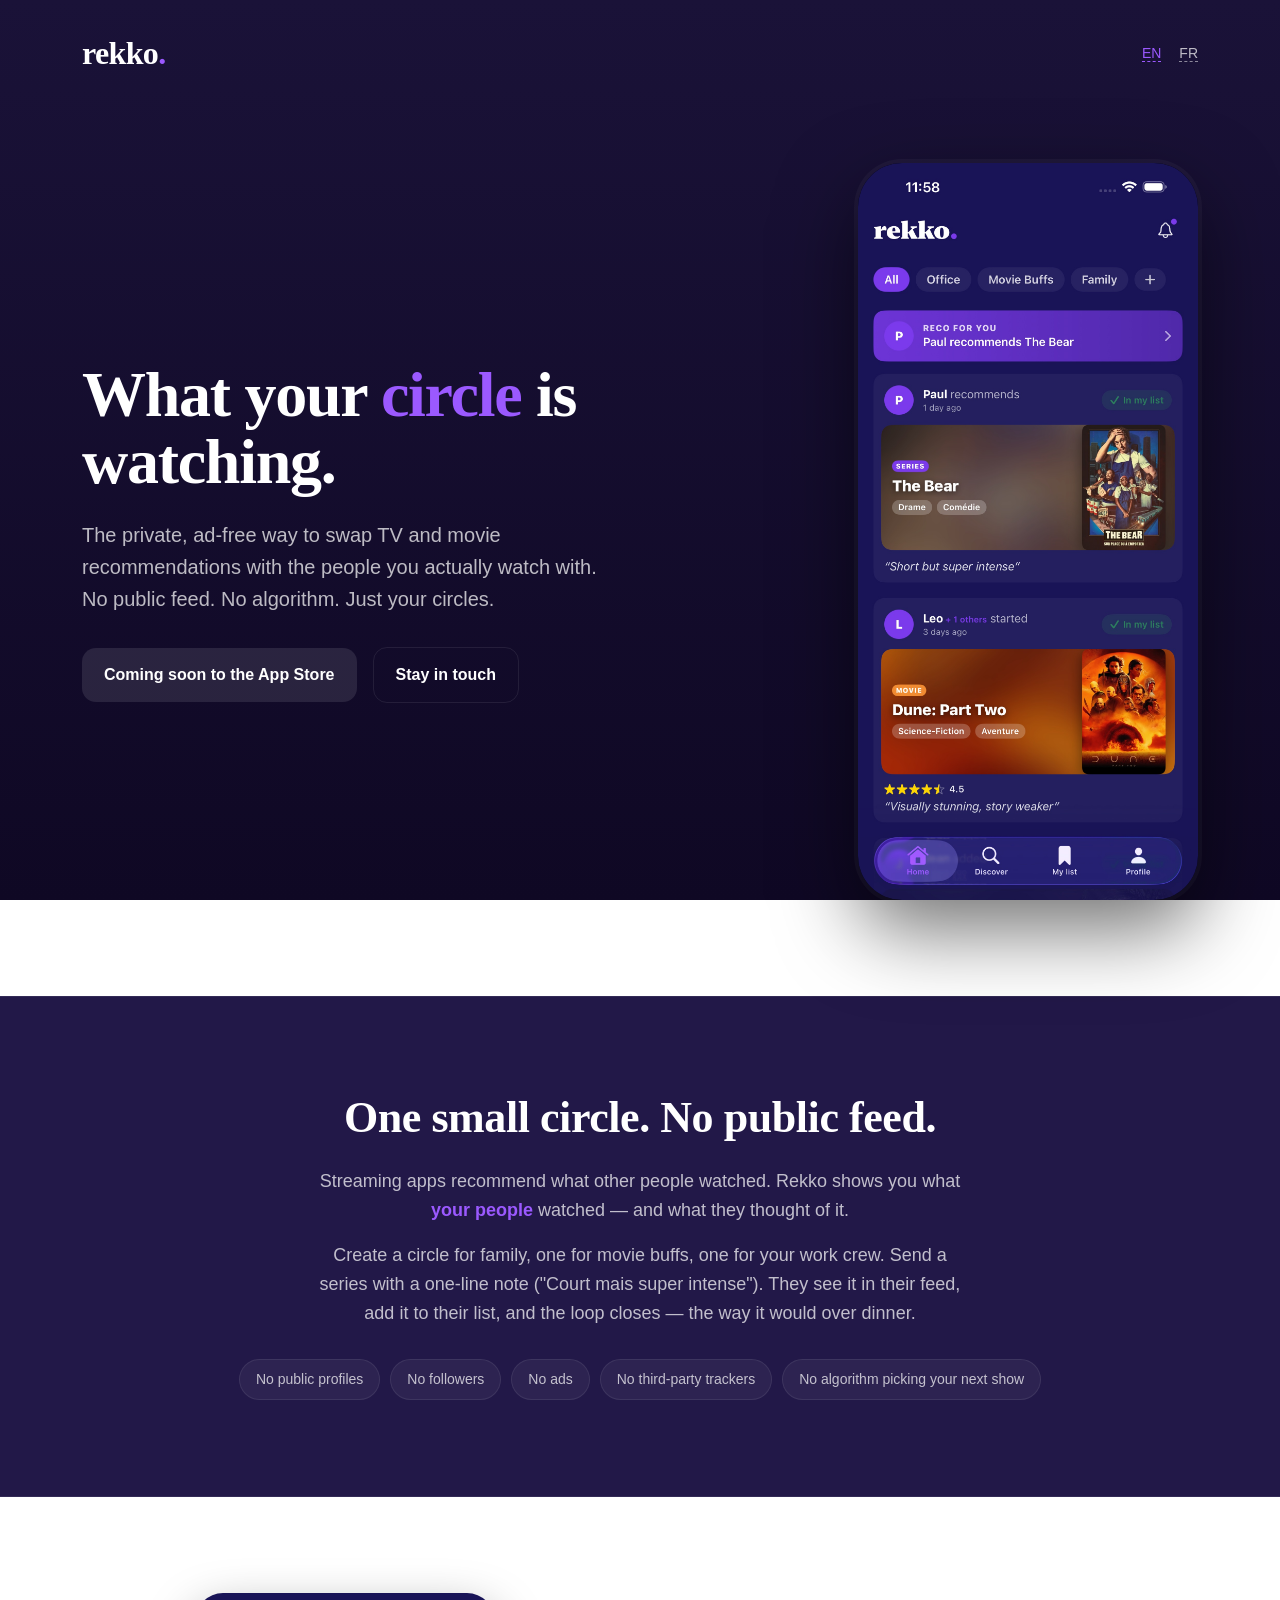
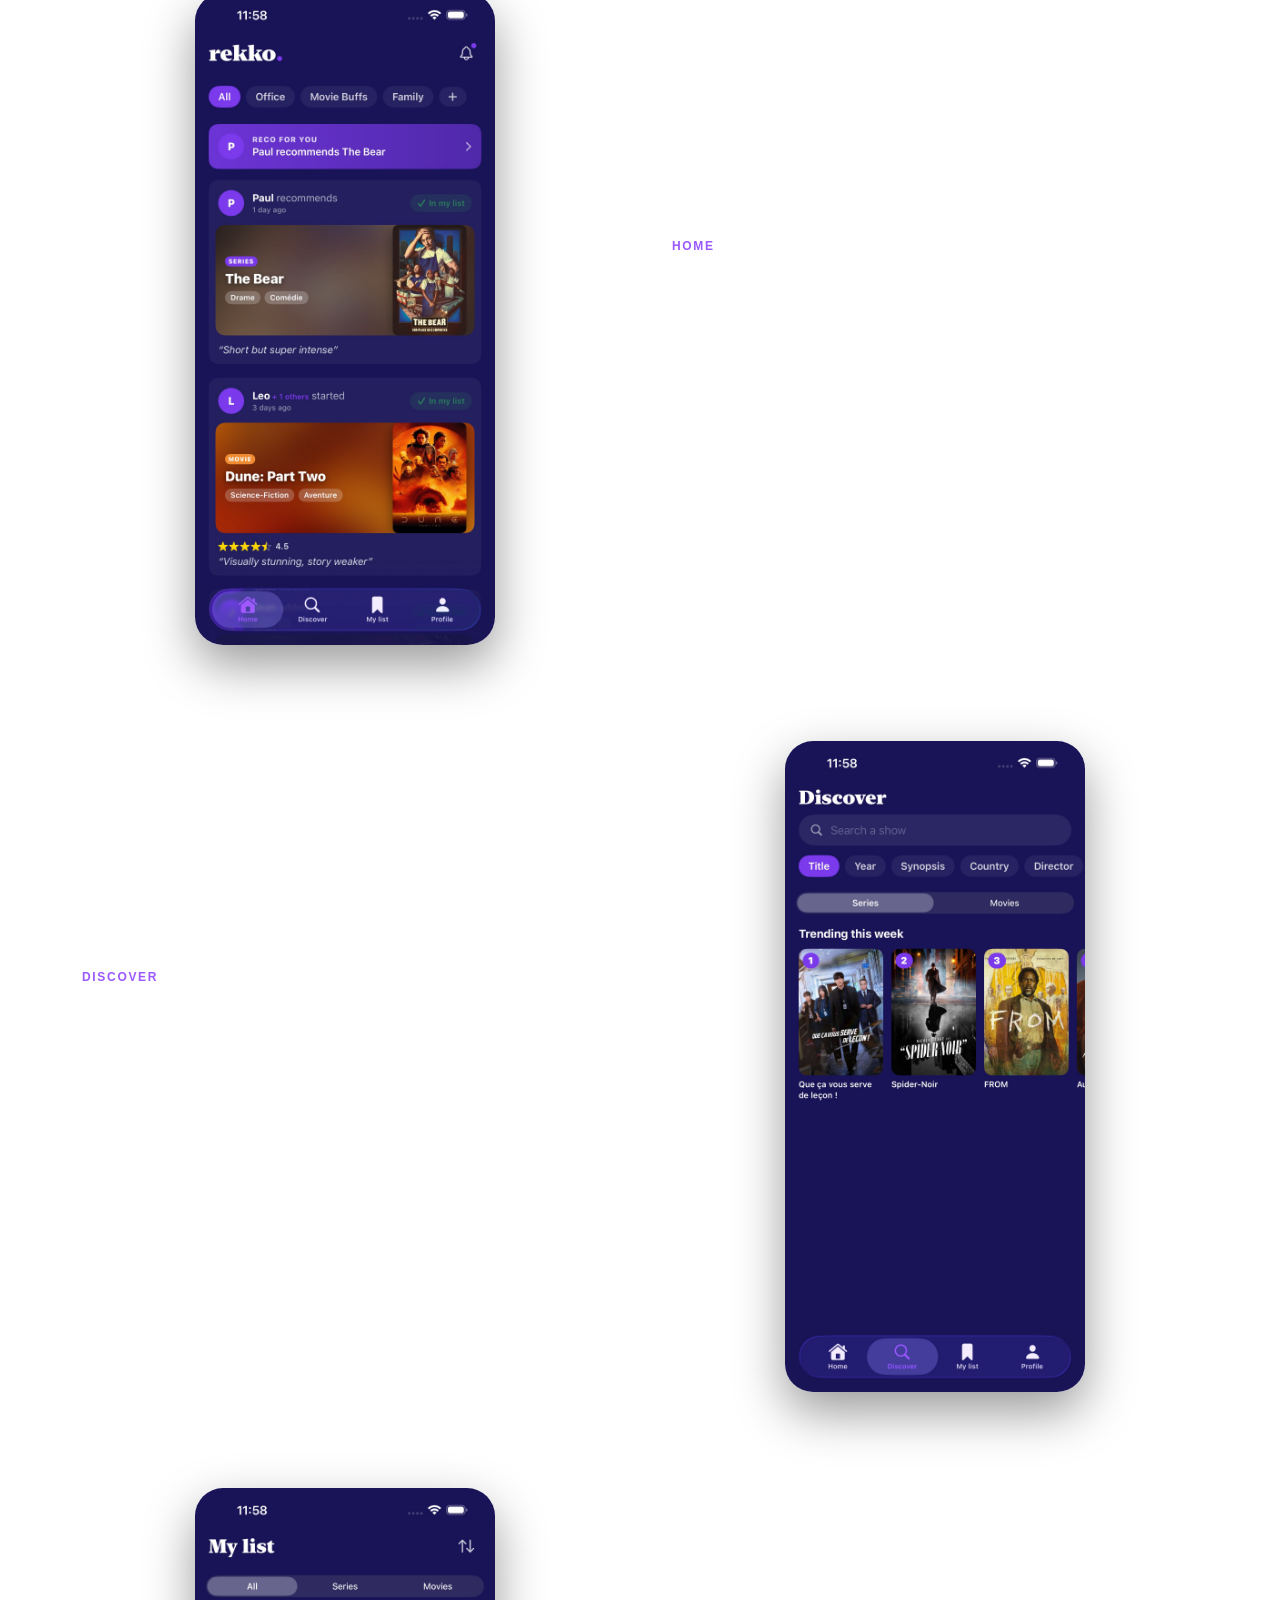
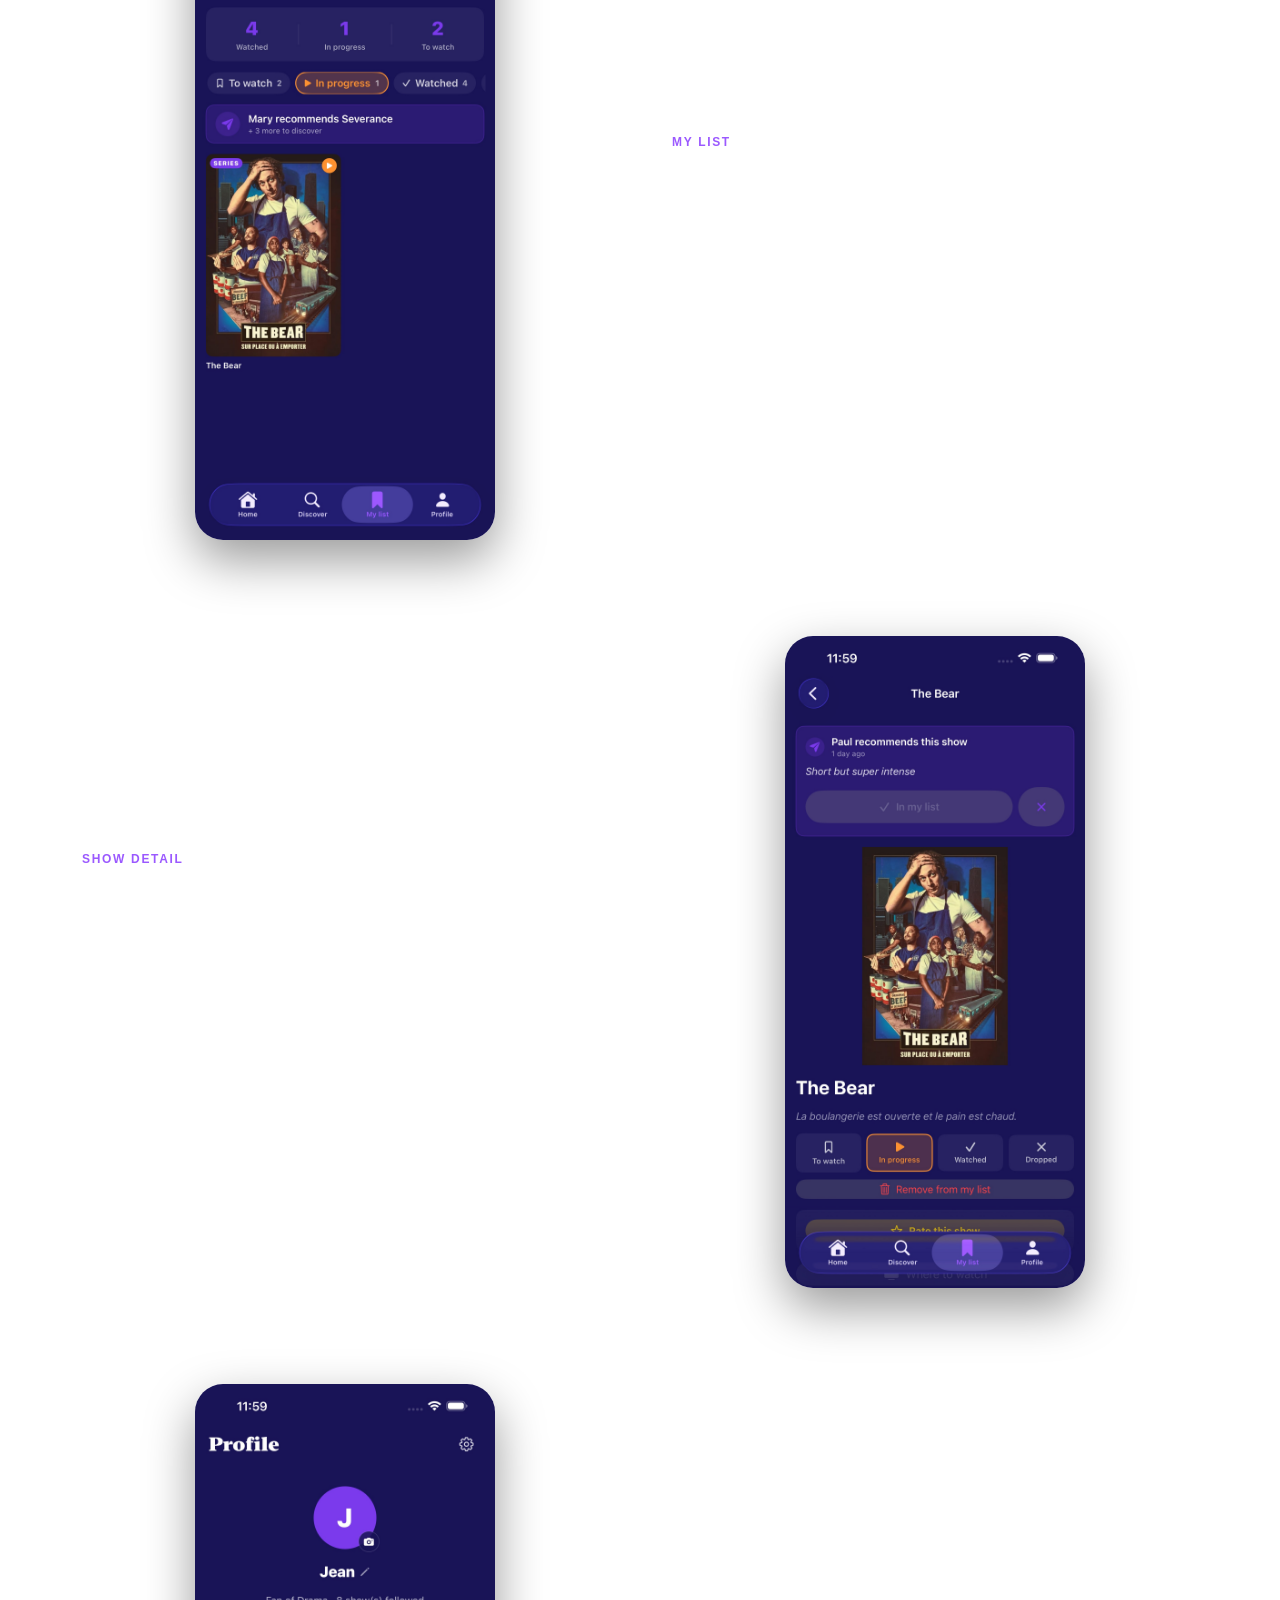
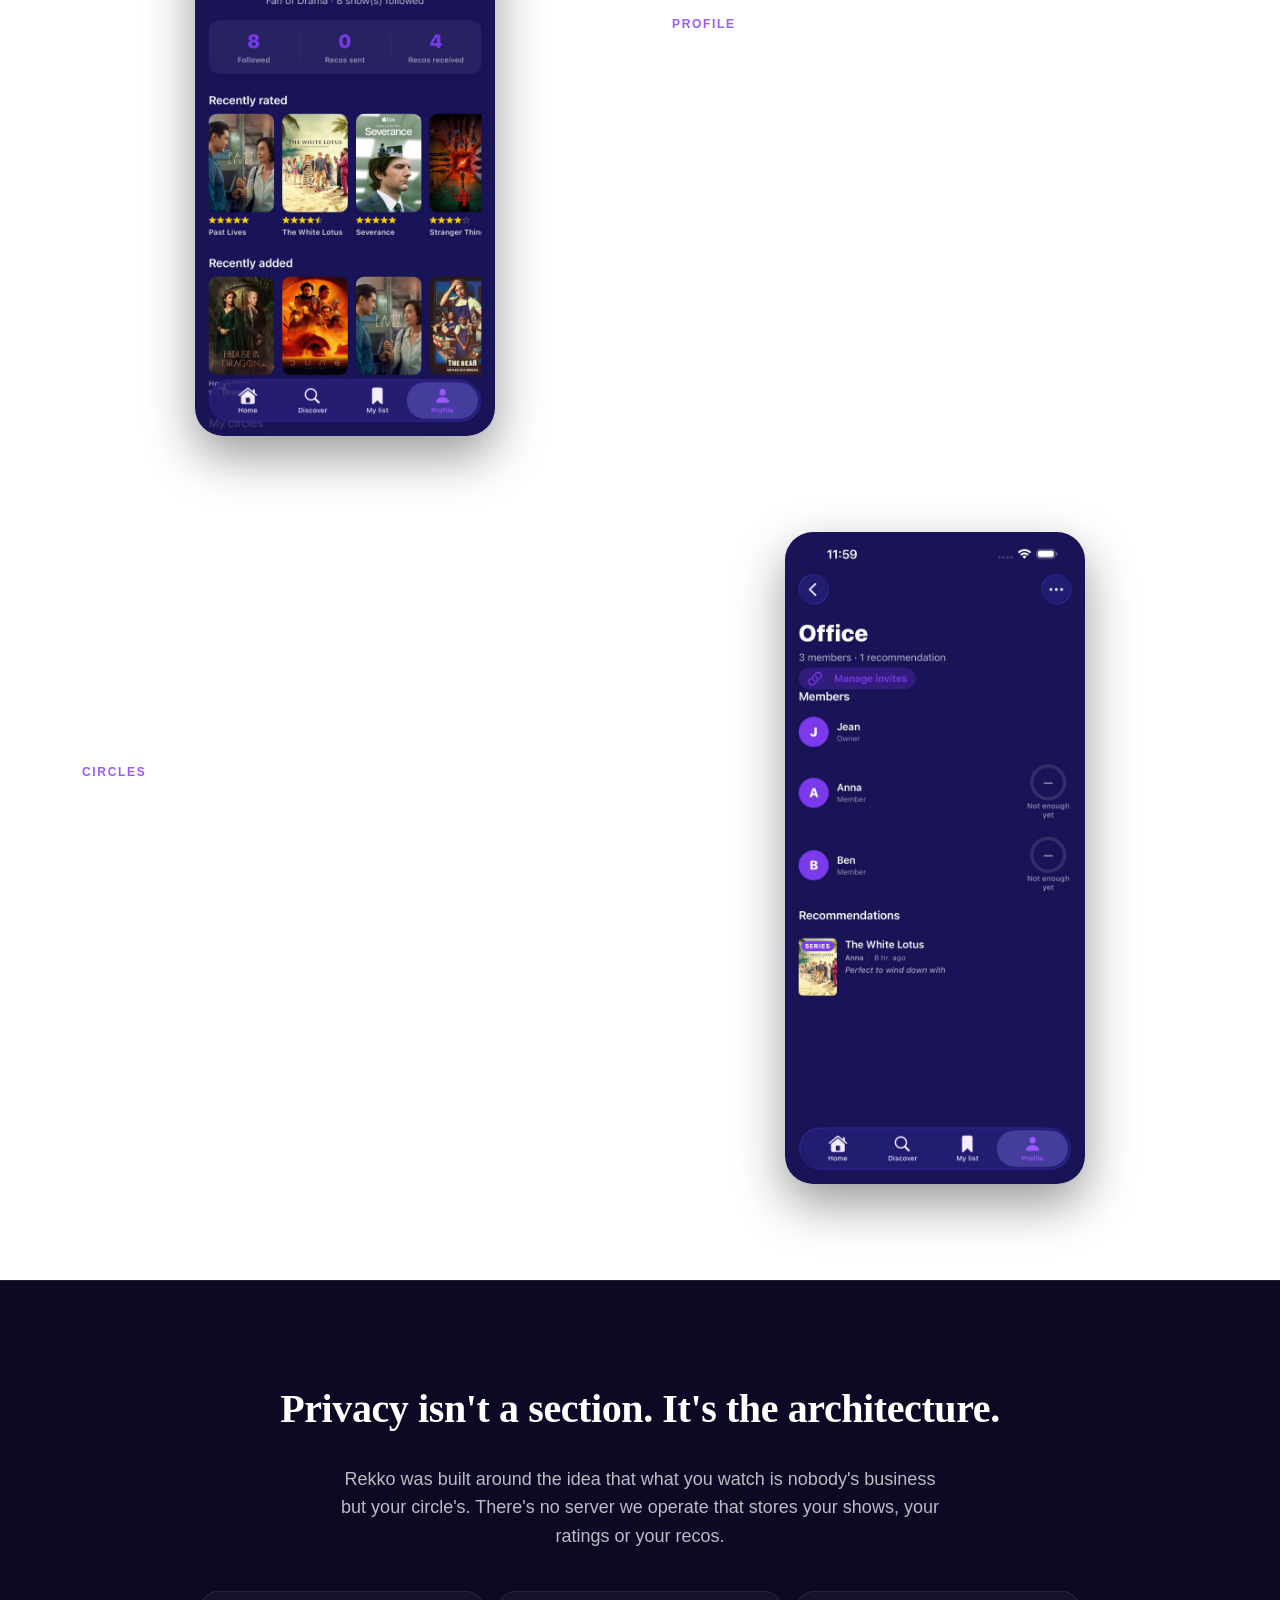
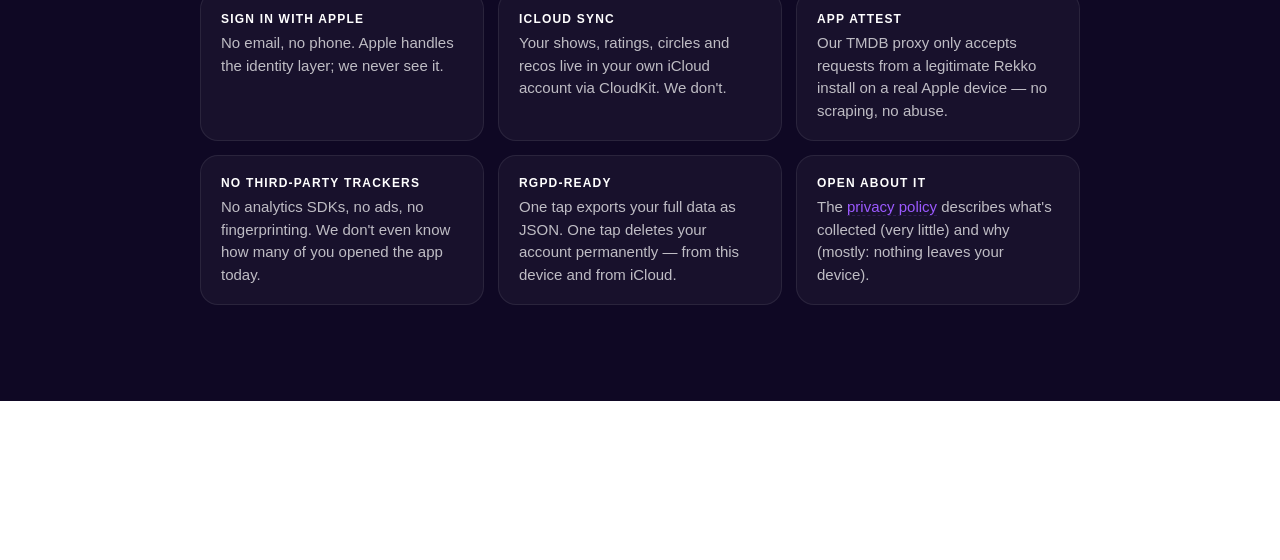
==== en/index.html @ e1f4a1f7 "Add bilingual marketing landings + locale-routing root Root index.html: replace the support-link pag" ====
<!DOCTYPE html>
<html lang="en">
<head>
<meta charset="utf-8">
<meta name="viewport" content="width=device-width, initial-scale=1">
<title>Rekko — What your circle is watching</title>
<meta name="description" content="Rekko is the private, ad-free way to share TV and movie recommendations with the people you actually watch with. No public feed. No algorithm. Just your circles.">
<meta name="theme-color" content="#1a1238">
<meta property="og:title" content="Rekko — What your circle is watching">
<meta property="og:description" content="The private, ad-free way to swap TV and movie recommendations with your friends and family.">
<meta property="og:type" content="website">
<meta property="og:image" content="../assets/screenshots/en/01-Home.jpg">
<link rel="canonical" href="https://jib63.github.io/Rekko-support/en/">
<style>
  :root {
    --bg: #1a1238;
    --bg-deep: #0f0824;
    --bg-soft: #221848;
    --accent: #9b59ff;
    --accent-soft: rgba(155, 89, 255, 0.18);
    --text: #ffffff;
    --text-soft: rgba(255, 255, 255, 0.72);
    --text-muted: rgba(255, 255, 255, 0.5);
    --rule: rgba(255, 255, 255, 0.08);
    --radius: 18px;
    --serif: "Iowan Old Style", "Georgia", serif;
    --sans: -apple-system, BlinkMacSystemFont, "Segoe UI", Helvetica, Arial, sans-serif;
  }
  *, *::before, *::after { box-sizing: border-box; margin: 0; padding: 0; }
  html {
    background: linear-gradient(180deg, var(--bg) 0%, var(--bg-deep) 100%);
    background-attachment: fixed;
    min-height: 100%;
    -webkit-font-smoothing: antialiased;
  }
  body {
    color: var(--text);
    font-family: var(--sans);
    font-size: 17px;
    line-height: 1.6;
  }
  a { color: var(--accent); text-decoration: none; border-bottom: 1px solid var(--accent-soft); transition: border-color 0.15s ease; }
  a:hover { border-bottom-color: var(--accent); }
  img { max-width: 100%; display: block; }

  /* ── Nav ─────────────────────────────────────────────── */
  nav.top {
    display: flex;
    align-items: center;
    justify-content: space-between;
    padding: 28px 32px;
    max-width: 1180px;
    margin: 0 auto;
  }
  .wordmark {
    font-family: var(--serif);
    font-weight: 900;
    font-size: 32px;
    color: var(--text);
    letter-spacing: -0.02em;
    border: none;
  }
  .wordmark .dot { color: var(--accent); }
  nav.top .lang { font-size: 14px; color: var(--text-muted); }
  nav.top .lang a { margin-left: 14px; color: var(--text-soft); border-bottom: 1px dashed var(--text-muted); }
  nav.top .lang a.active { color: var(--accent); border-bottom-color: var(--accent); }

  /* ── Hero ────────────────────────────────────────────── */
  .hero {
    max-width: 1180px;
    margin: 0 auto;
    padding: 56px 32px 96px;
    display: grid;
    grid-template-columns: 1.1fr 0.9fr;
    gap: 64px;
    align-items: center;
  }
  .hero h1 {
    font-family: var(--serif);
    font-size: clamp(40px, 5vw, 64px);
    line-height: 1.05;
    letter-spacing: -0.02em;
    margin-bottom: 24px;
    font-weight: 900;
  }
  .hero h1 .accent { color: var(--accent); }
  .hero .lede {
    font-size: 20px;
    color: var(--text-soft);
    margin-bottom: 32px;
    max-width: 540px;
  }
  .cta-row { display: flex; gap: 16px; flex-wrap: wrap; align-items: center; }
  .badge {
    display: inline-flex;
    align-items: center;
    padding: 14px 22px;
    border-radius: 14px;
    font-size: 16px;
    font-weight: 600;
    border: none;
    transition: transform 0.12s ease;
  }
  .badge.soon { background: rgba(255,255,255,0.10); color: var(--text); cursor: default; }
  .badge.outline {
    background: transparent;
    color: var(--text);
    border: 1px solid var(--rule);
  }
  .badge.outline:hover { background: var(--rule); transform: translateY(-1px); border-bottom-color: var(--rule); }

  .hero-preview {
    width: 100%;
    max-width: 340px;
    margin-left: auto;
    aspect-ratio: 9 / 19.5;
    border-radius: 44px;
    overflow: hidden;
    background: #000;
    box-shadow: 0 30px 80px rgba(0, 0, 0, 0.55), 0 0 0 4px rgba(255, 255, 255, 0.04);
  }
  .hero-preview video { width: 100%; height: 100%; object-fit: cover; }

  /* ── Pitch ───────────────────────────────────────────── */
  section.pitch {
    background: var(--bg-soft);
    padding: 96px 32px;
    border-top: 1px solid var(--rule);
    border-bottom: 1px solid var(--rule);
  }
  .pitch-inner { max-width: 880px; margin: 0 auto; text-align: center; }
  .pitch h2 {
    font-family: var(--serif);
    font-weight: 700;
    font-size: clamp(28px, 4vw, 44px);
    line-height: 1.15;
    letter-spacing: -0.01em;
    margin-bottom: 24px;
  }
  .pitch p { color: var(--text-soft); font-size: 18px; max-width: 660px; margin: 0 auto 16px; }
  .pitch em { color: var(--accent); font-style: normal; font-weight: 600; }
  .pitch .not-list { margin-top: 32px; display: flex; flex-wrap: wrap; justify-content: center; gap: 10px; }
  .pitch .not-list span {
    padding: 8px 16px;
    border-radius: 999px;
    background: rgba(255, 255, 255, 0.05);
    border: 1px solid var(--rule);
    color: var(--text-soft);
    font-size: 14px;
  }

  /* ── Feature grid ────────────────────────────────────── */
  section.features { max-width: 1180px; margin: 0 auto; padding: 96px 32px; }
  .feature {
    display: grid;
    grid-template-columns: 1fr 1fr;
    gap: 64px;
    align-items: center;
    margin-bottom: 96px;
  }
  .feature:last-child { margin-bottom: 0; }
  .feature:nth-child(even) { direction: rtl; }
  .feature:nth-child(even) > * { direction: ltr; }
  .feature .shot {
    border-radius: 28px;
    overflow: hidden;
    box-shadow: 0 20px 50px rgba(0,0,0,0.4), 0 0 0 1px var(--rule);
    max-width: 300px;
    margin: 0 auto;
  }
  .feature h3 {
    font-family: var(--serif);
    font-weight: 700;
    font-size: 30px;
    margin-bottom: 16px;
    letter-spacing: -0.01em;
    line-height: 1.15;
  }
  .feature p { color: var(--text-soft); font-size: 17px; }
  .feature .eyebrow {
    color: var(--accent);
    font-size: 12px;
    font-weight: 700;
    text-transform: uppercase;
    letter-spacing: 0.14em;
    margin-bottom: 12px;
  }

  /* ── Privacy strip ───────────────────────────────────── */
  section.privacy { background: var(--bg-deep); padding: 96px 32px; border-top: 1px solid var(--rule); }
  .privacy-inner { max-width: 880px; margin: 0 auto; text-align: center; }
  .privacy h2 {
    font-family: var(--serif);
    font-weight: 700;
    font-size: clamp(28px, 4vw, 40px);
    letter-spacing: -0.01em;
    margin-bottom: 24px;
  }
  .privacy > .privacy-inner > p { color: var(--text-soft); font-size: 18px; max-width: 600px; margin: 0 auto; }
  .privacy ul {
    list-style: none;
    margin: 40px 0 0;
    padding: 0;
    display: grid;
    grid-template-columns: repeat(auto-fit, minmax(260px, 1fr));
    gap: 14px;
    text-align: left;
  }
  .privacy li {
    padding: 18px 20px;
    background: rgba(255,255,255,0.04);
    border: 1px solid var(--rule);
    border-radius: var(--radius);
    color: var(--text-soft);
    font-size: 15px;
    line-height: 1.5;
  }
  .privacy li b { color: var(--text); display: block; margin-bottom: 4px; font-size: 12px; letter-spacing: 0.10em; text-transform: uppercase; font-weight: 700; }
  .privacy li a { border-bottom-style: dashed; }

  /* ── Footer ──────────────────────────────────────────── */
  footer {
    border-top: 1px solid var(--rule);
    padding: 48px 32px;
    text-align: center;
    color: var(--text-muted);
    font-size: 14px;
  }
  footer .links { display: flex; justify-content: center; gap: 24px; flex-wrap: wrap; margin-bottom: 16px; }
  footer .links a { color: var(--text-soft); border-bottom-color: var(--rule); }
  footer .links a:hover { color: var(--accent); border-bottom-color: var(--accent); }

  /* ── Responsive ──────────────────────────────────────── */
  @media (max-width: 880px) {
    .hero { grid-template-columns: 1fr; padding: 32px 24px 64px; gap: 48px; }
    .hero-preview { margin: 0 auto; }
    .feature { grid-template-columns: 1fr; gap: 32px; margin-bottom: 64px; }
    .feature:nth-child(even) { direction: ltr; }
    nav.top { padding: 20px 24px; }
    section.pitch, section.features, section.privacy { padding: 64px 24px; }
  }
</style>
</head>
<body>

<nav class="top">
  <a href="../" class="wordmark">rekko<span class="dot">.</span></a>
  <div class="lang">
    <a href="../en/" class="active">EN</a>
    <a href="../fr/">FR</a>
  </div>
</nav>

<section class="hero">
  <div>
    <h1>What your <span class="accent">circle</span> is watching.</h1>
    <p class="lede">The private, ad-free way to swap TV and movie recommendations with the people you actually watch with. No public feed. No algorithm. Just your circles.</p>
    <div class="cta-row">
      <span class="badge soon">Coming soon to the App Store</span>
      <a class="badge outline" href="https://github.com/jib63/Rekko-support/issues">Stay in touch</a>
    </div>
  </div>
  <div class="hero-preview">
    <video autoplay muted loop playsinline poster="../assets/screenshots/en/01-Home.jpg">
      <source src="../assets/screenshots/en/preview.mp4" type="video/mp4">
    </video>
  </div>
</section>

<section class="pitch">
  <div class="pitch-inner">
    <h2>One small circle. No public feed.</h2>
    <p>Streaming apps recommend what other people watched. Rekko shows you what <em>your people</em> watched — and what they thought of it.</p>
    <p>Create a circle for family, one for movie buffs, one for your work crew. Send a series with a one-line note ("Court mais super intense"). They see it in their feed, add it to their list, and the loop closes — the way it would over dinner.</p>
    <div class="not-list">
      <span>No public profiles</span>
      <span>No followers</span>
      <span>No ads</span>
      <span>No third-party trackers</span>
      <span>No algorithm picking your next show</span>
    </div>
  </div>
</section>

<section class="features">

  <div class="feature">
    <div class="shot"><img src="../assets/screenshots/en/01-Home.jpg" alt="Home feed showing recommendations and status updates from circle members"></div>
    <div>
      <div class="eyebrow">Home</div>
      <h3>One feed. Only the people you chose.</h3>
      <p>Every reco, rating and status change from your circles, freshest first. Filter by circle so the office picks don't drown out the family ones, and tap a card to land on the show.</p>
    </div>
  </div>

  <div class="feature">
    <div class="shot"><img src="../assets/screenshots/en/02-Discover.jpg" alt="Discover view with weekly trending TV and most rated in your circle"></div>
    <div>
      <div class="eyebrow">Discover</div>
      <h3>What's hot, and what your circle keeps coming back to.</h3>
      <p>Weekly trending TV and movies from TMDB sit next to a "Most rated in your circle" row — the titles your friends rate over and over. Search across titles, year, synopsis, country or director.</p>
    </div>
  </div>

  <div class="feature">
    <div class="shot"><img src="../assets/screenshots/en/03-MyList.jpg" alt="My list with watched, in progress, to watch, and dropped statuses"></div>
    <div>
      <div class="eyebrow">My list</div>
      <h3>To watch, in progress, watched, dropped.</h3>
      <p>A four-status journal of everything you're following. Rate watched titles with a quick 0–5 stars and a one-line take. Sort by date added, A→Z or rating. The list is yours.</p>
    </div>
  </div>

  <div class="feature">
    <div class="shot"><img src="../assets/screenshots/en/04-ShowDetail.jpg" alt="Show detail page for a TV series with status pills and Where to watch button"></div>
    <div>
      <div class="eyebrow">Show detail</div>
      <h3>Recos, ratings, where to watch — on the same page.</h3>
      <p>Every show fiche stitches together the TMDB synopsis, your circle's recos and ratings, and a "Where to watch" button that hands off to Apple TV — Apple resolves the streamer for you, no per-provider app to install.</p>
    </div>
  </div>

  <div class="feature">
    <div class="shot"><img src="../assets/screenshots/en/05-Profile.jpg" alt="Profile screen with avatar, stats, and circles list"></div>
    <div>
      <div class="eyebrow">Profile</div>
      <h3>Your circles, your stats, your data.</h3>
      <p>One screen for your avatar and name, a count of what you've watched / are watching / want to watch, and every circle you're a member of. Settings sit one tap away: export your data (RGPD), delete your account, manage the image cache.</p>
    </div>
  </div>

  <div class="feature">
    <div class="shot"><img src="../assets/screenshots/en/06-CircleDetail.jpg" alt="Circle detail showing members and shared activity"></div>
    <div>
      <div class="eyebrow">Circles</div>
      <h3>Tiny, private, end-to-end.</h3>
      <p>A circle is a CloudKit share — invitees are gated by iCloud, the data lives in your iCloud account, and there's nothing to host. See members at a glance, compatibility scores based on shared ratings, and the full activity stream for that group.</p>
    </div>
  </div>

</section>

<section class="privacy">
  <div class="privacy-inner">
    <h2>Privacy isn't a section. It's the architecture.</h2>
    <p>Rekko was built around the idea that what you watch is nobody's business but your circle's. There's no server we operate that stores your shows, your ratings or your recos.</p>
    <ul>
      <li><b>Sign in with Apple</b>No email, no phone. Apple handles the identity layer; we never see it.</li>
      <li><b>iCloud sync</b>Your shows, ratings, circles and recos live in your own iCloud account via CloudKit. We don't.</li>
      <li><b>App Attest</b>Our TMDB proxy only accepts requests from a legitimate Rekko install on a real Apple device — no scraping, no abuse.</li>
      <li><b>No third-party trackers</b>No analytics SDKs, no ads, no fingerprinting. We don't even know how many of you opened the app today.</li>
      <li><b>RGPD-ready</b>One tap exports your full data as JSON. One tap deletes your account permanently — from this device and from iCloud.</li>
      <li><b>Open about it</b>The <a href="privacy.html">privacy policy</a> describes what's collected (very little) and why (mostly: nothing leaves your device).</li>
    </ul>
  </div>
</section>

<footer>
  <div class="links">
    <a href="privacy.html">Privacy policy</a>
    <a href="https://github.com/jib63/Rekko-support/issues">Support</a>
    <a href="../fr/">Français</a>
  </div>
  <small>© 2026 Jean-Baptiste Meyer</small>
</footer>

</body>
</html>
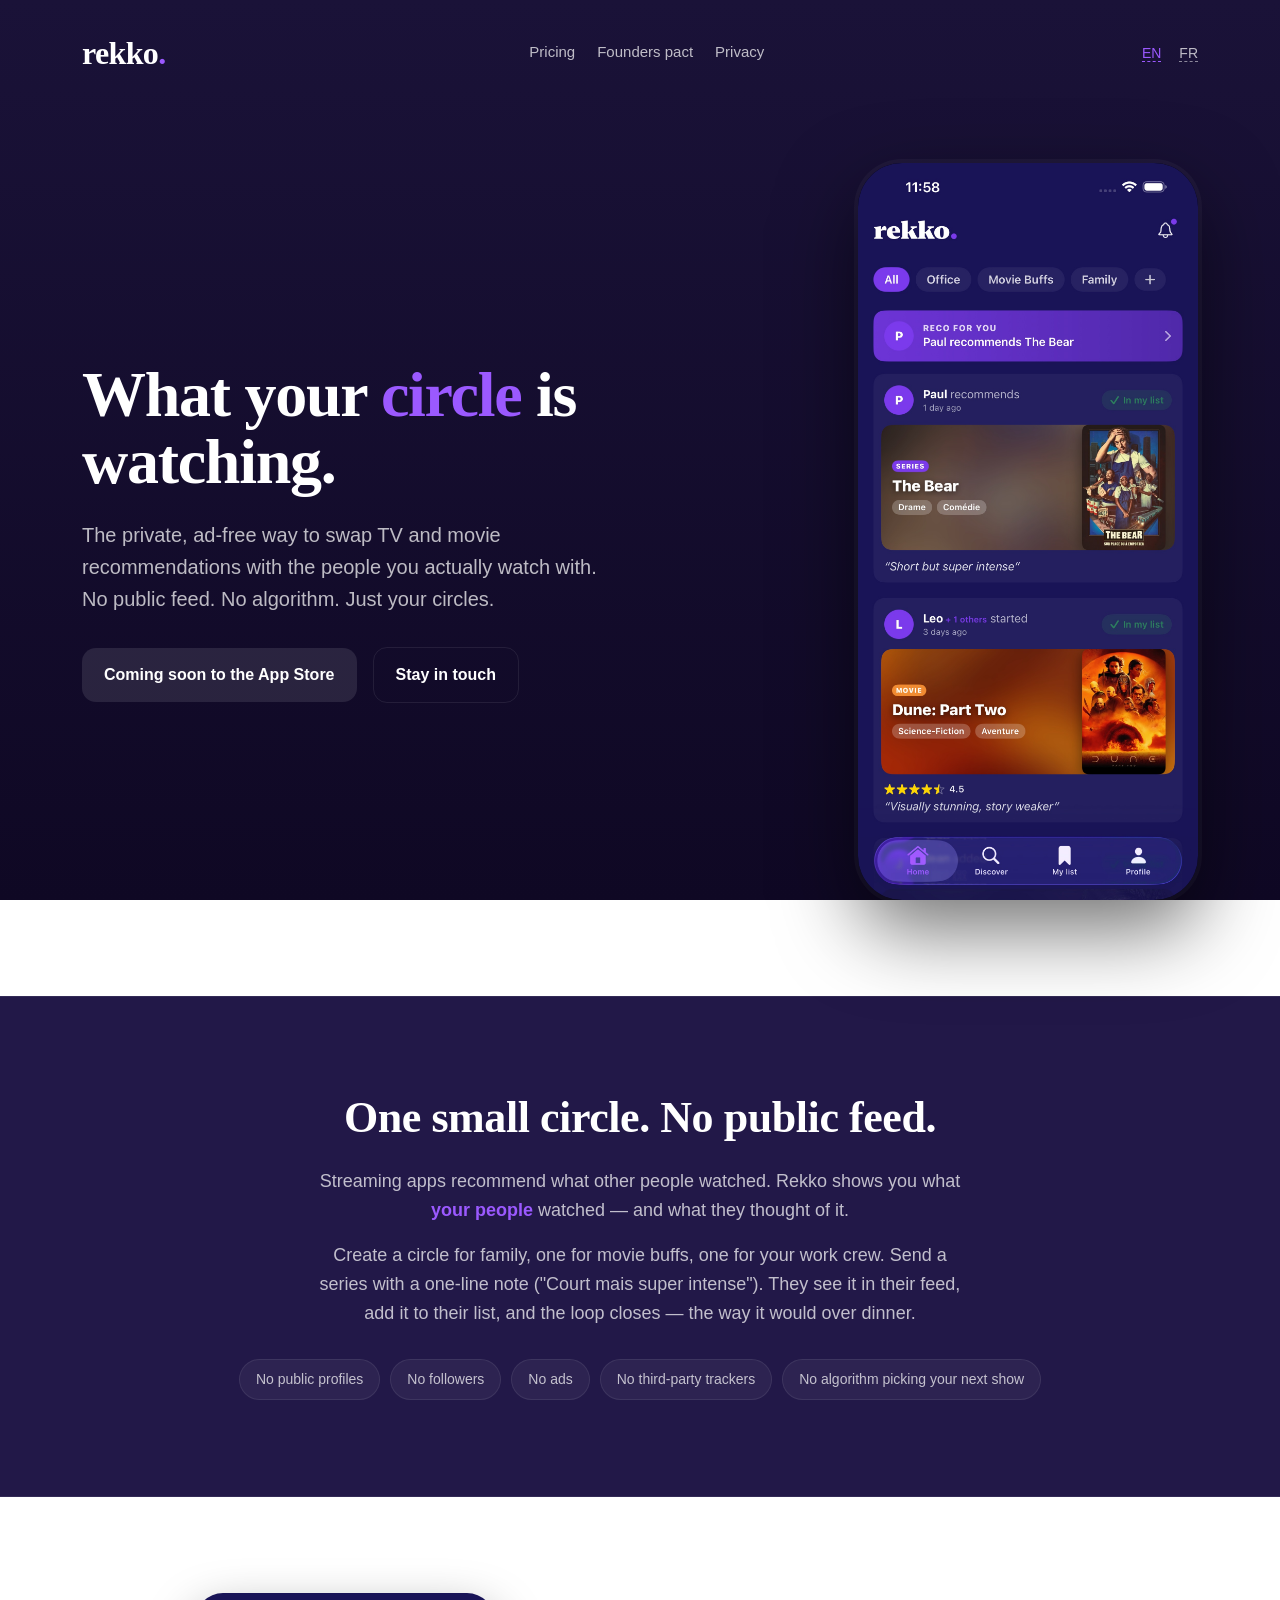
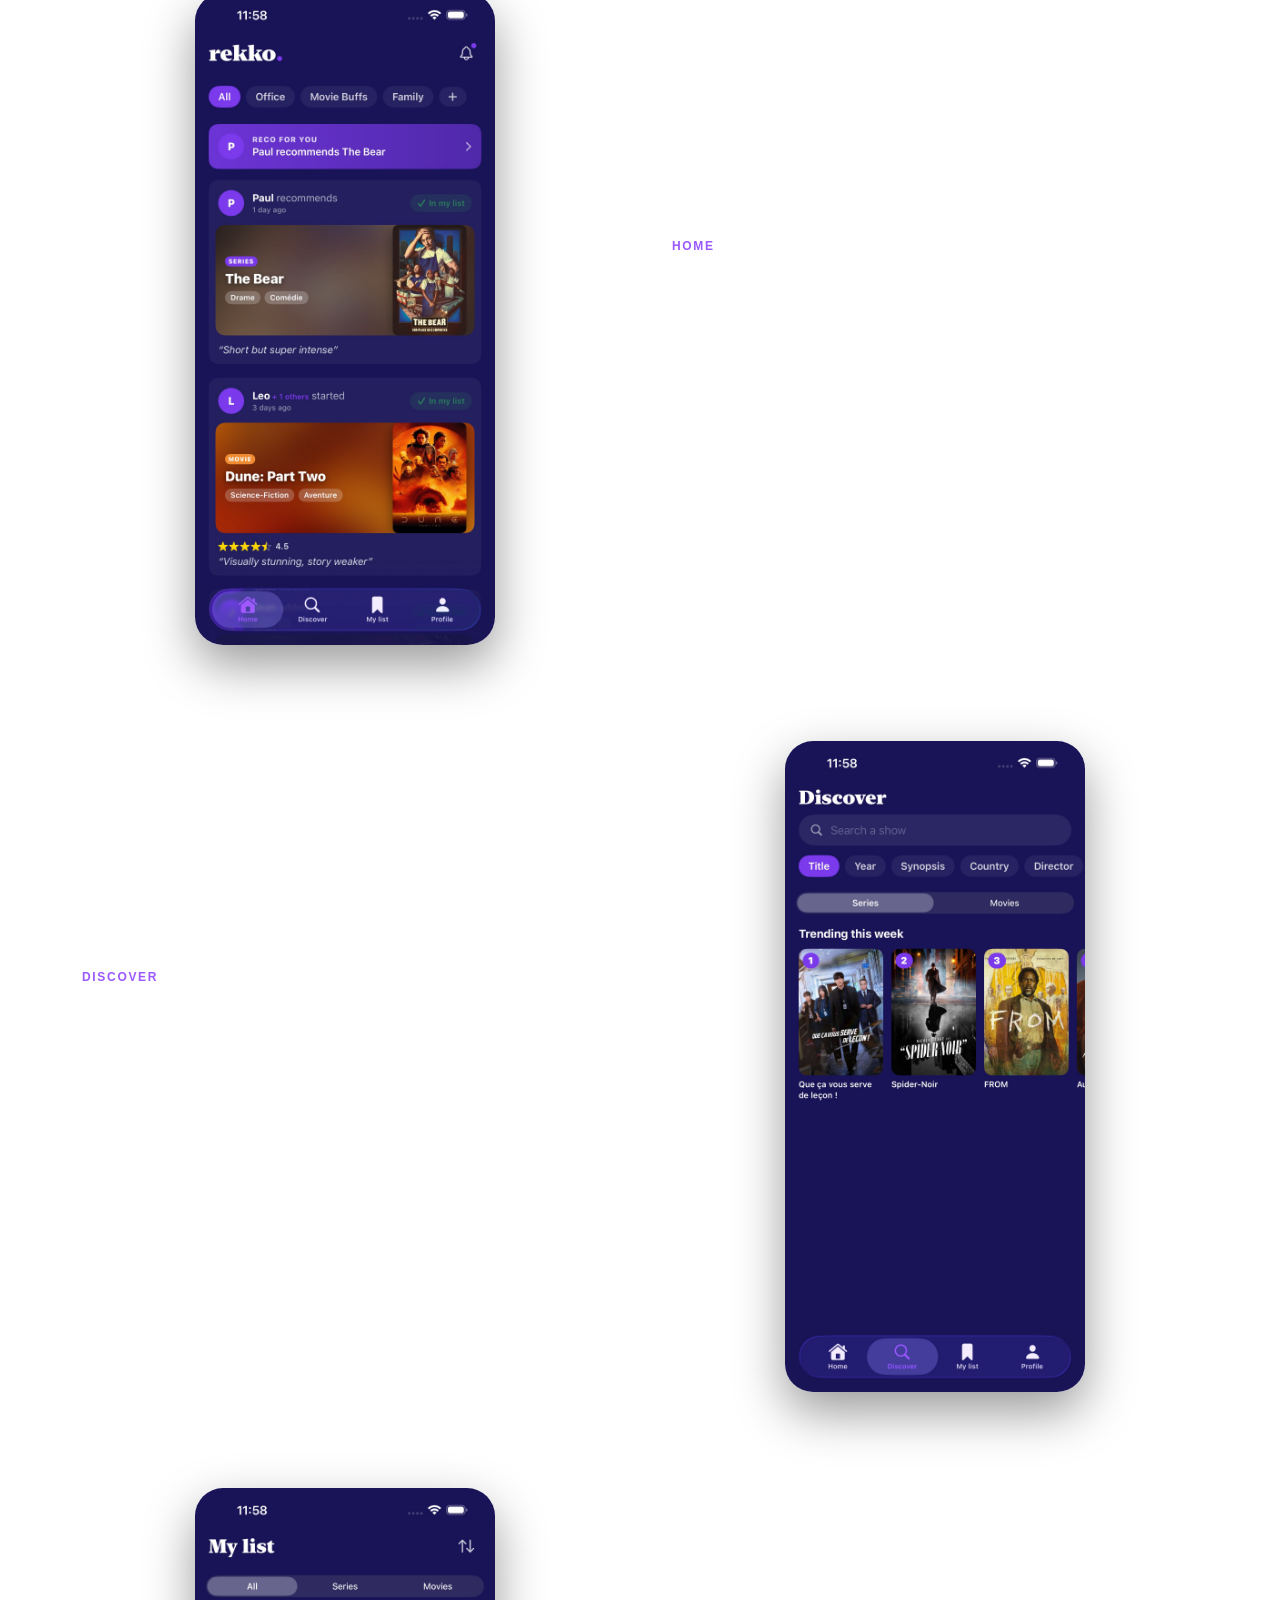
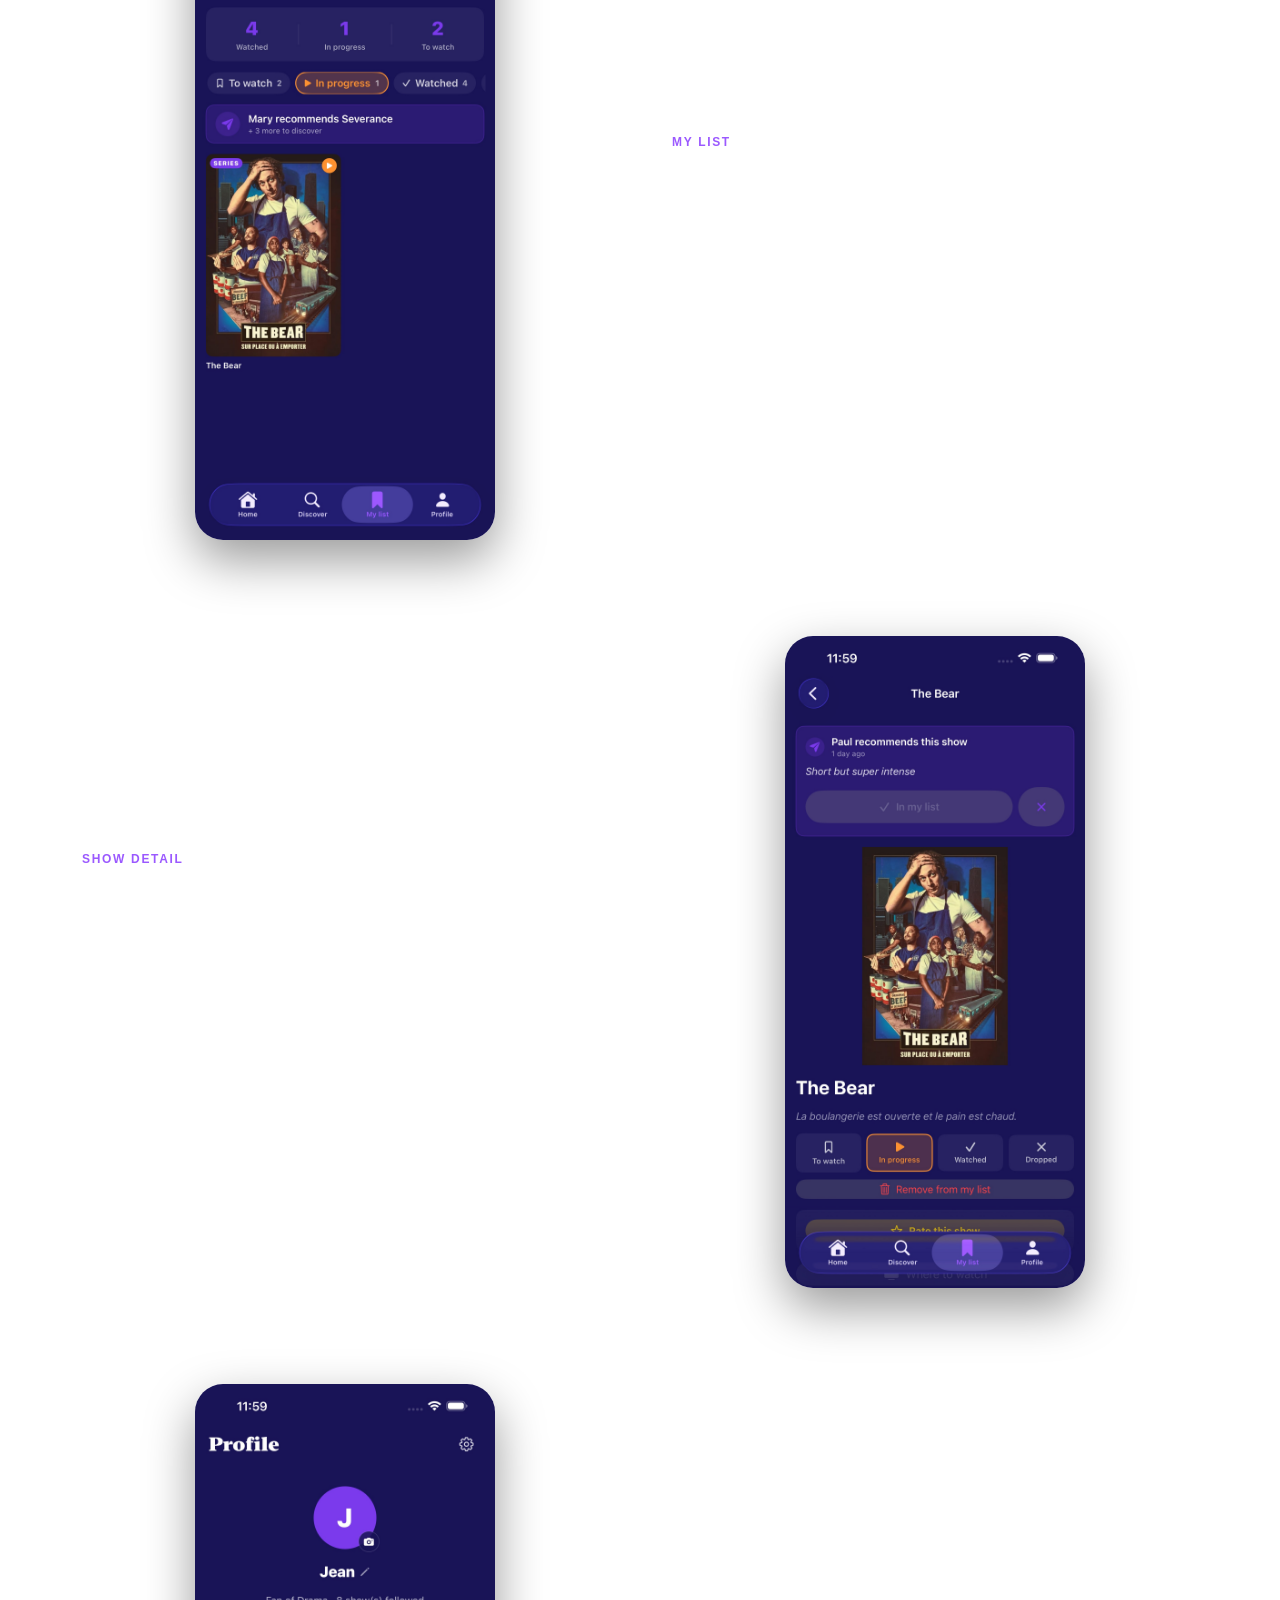
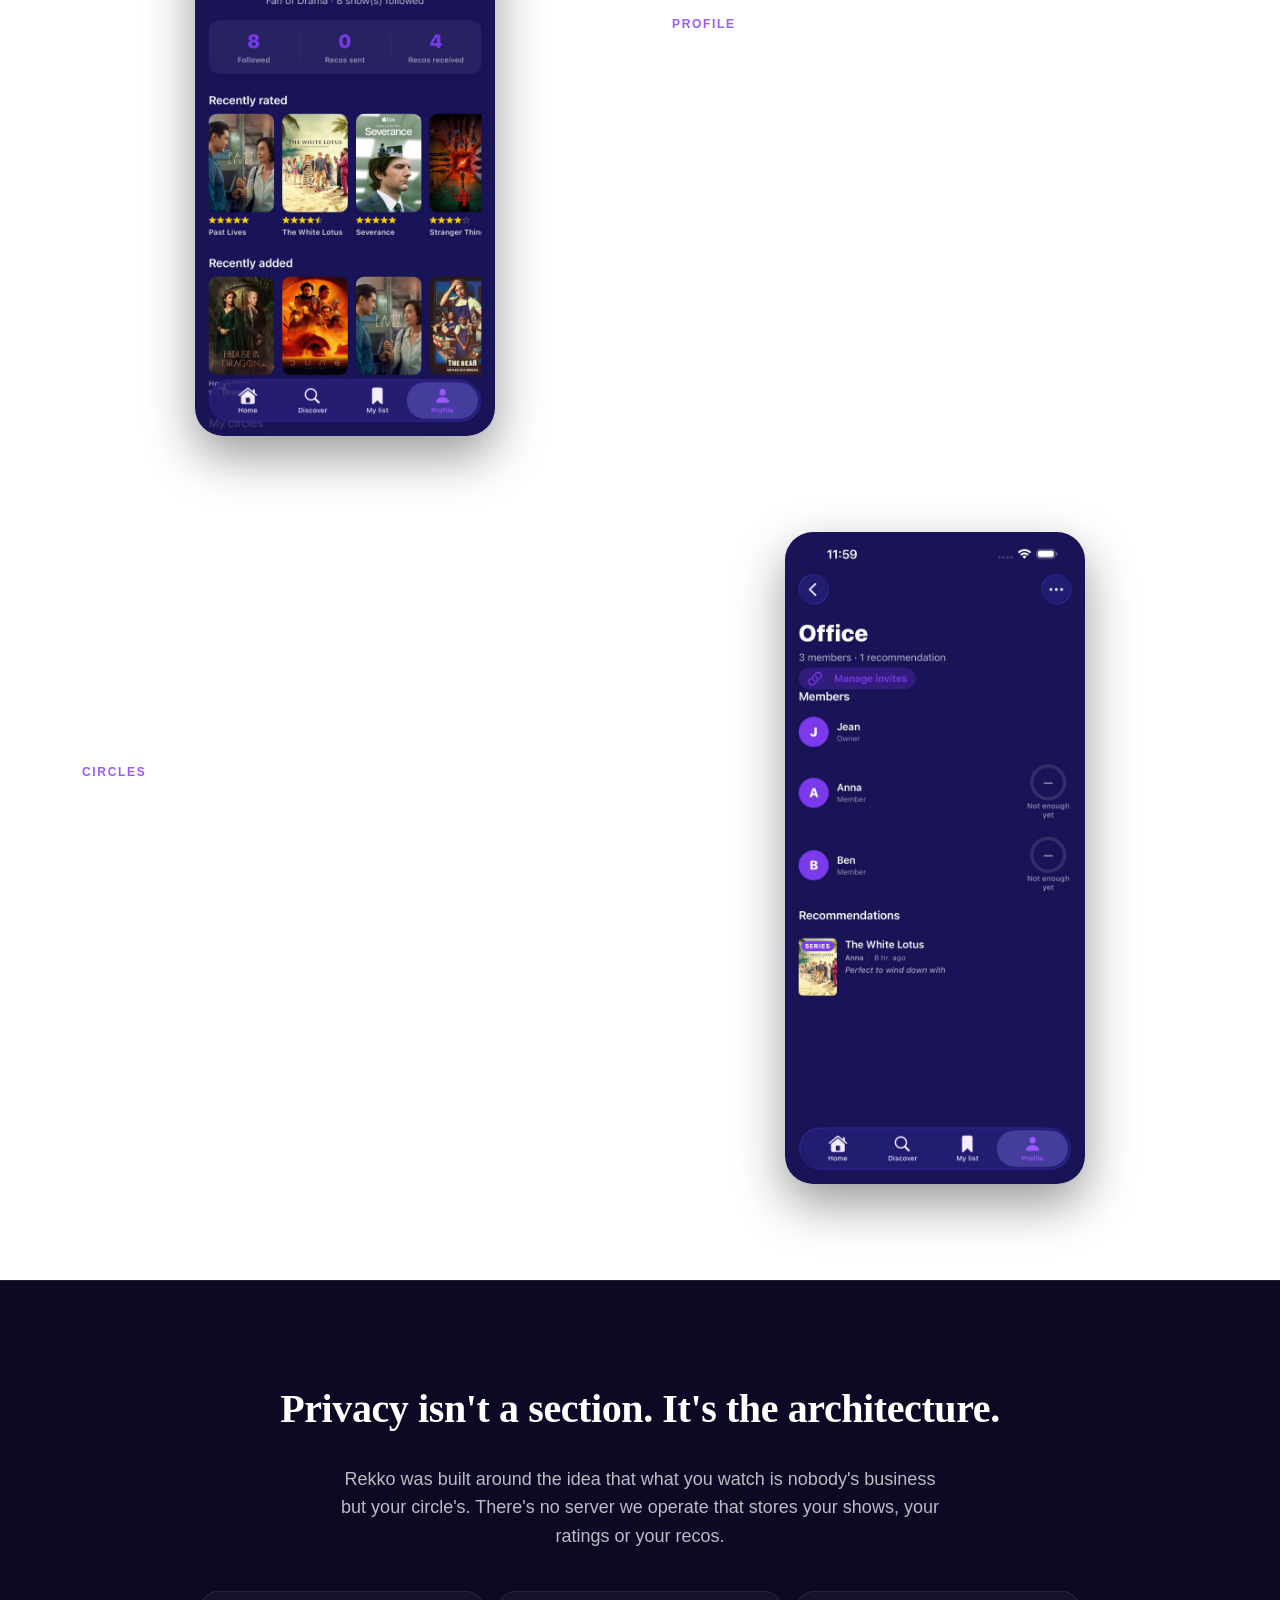
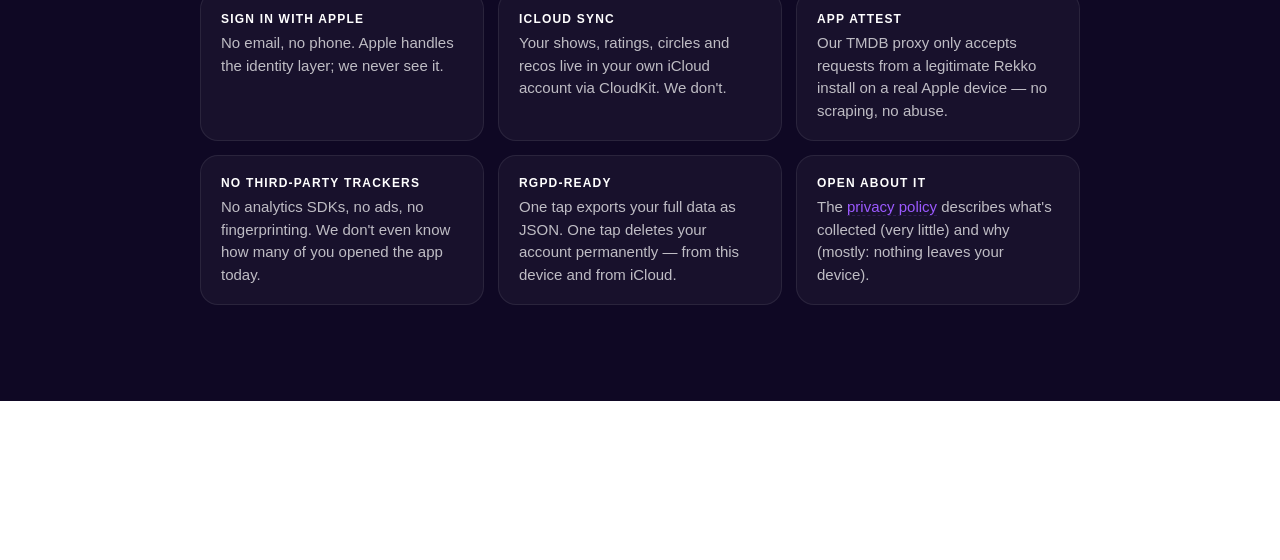
==== commit 86067097: "feat(content): pricing + Founders pact pages, EN/FR * en/pricing.html + fr/pricing.html — three-tier" ====
--- a/en/index.html
+++ b/en/index.html
@@ -64,6 +64,13 @@
   nav.top .lang { font-size: 14px; color: var(--text-muted); }
   nav.top .lang a { margin-left: 14px; color: var(--text-soft); border-bottom: 1px dashed var(--text-muted); }
   nav.top .lang a.active { color: var(--accent); border-bottom-color: var(--accent); }
+  nav.top .nav-links { display: flex; gap: 22px; align-items: center; font-size: 15px; }
+  nav.top .nav-links a { color: var(--text-soft); border-bottom: 1px solid transparent; padding-bottom: 2px; }
+  nav.top .nav-links a:hover { color: var(--accent); border-bottom-color: var(--accent); }
+  @media (max-width: 720px) {
+    nav.top { flex-wrap: wrap; gap: 12px; }
+    nav.top .nav-links { order: 3; width: 100%; justify-content: flex-start; gap: 16px; font-size: 14px; }
+  }
 
   /* ── Hero ────────────────────────────────────────────── */
   .hero {
@@ -245,6 +252,11 @@
 
 <nav class="top">
   <a href="../" class="wordmark">rekko<span class="dot">.</span></a>
+  <div class="nav-links">
+    <a href="pricing.html">Pricing</a>
+    <a href="founders-pact.html">Founders pact</a>
+    <a href="privacy.html">Privacy</a>
+  </div>
   <div class="lang">
     <a href="../en/" class="active">EN</a>
     <a href="../fr/">FR</a>
@@ -357,6 +369,8 @@
 
 <footer>
   <div class="links">
+    <a href="pricing.html">Pricing</a>
+    <a href="founders-pact.html">Founders pact</a>
     <a href="privacy.html">Privacy policy</a>
     <a href="https://github.com/jib63/Rekko-support/issues">Support</a>
     <a href="../fr/">Français</a>
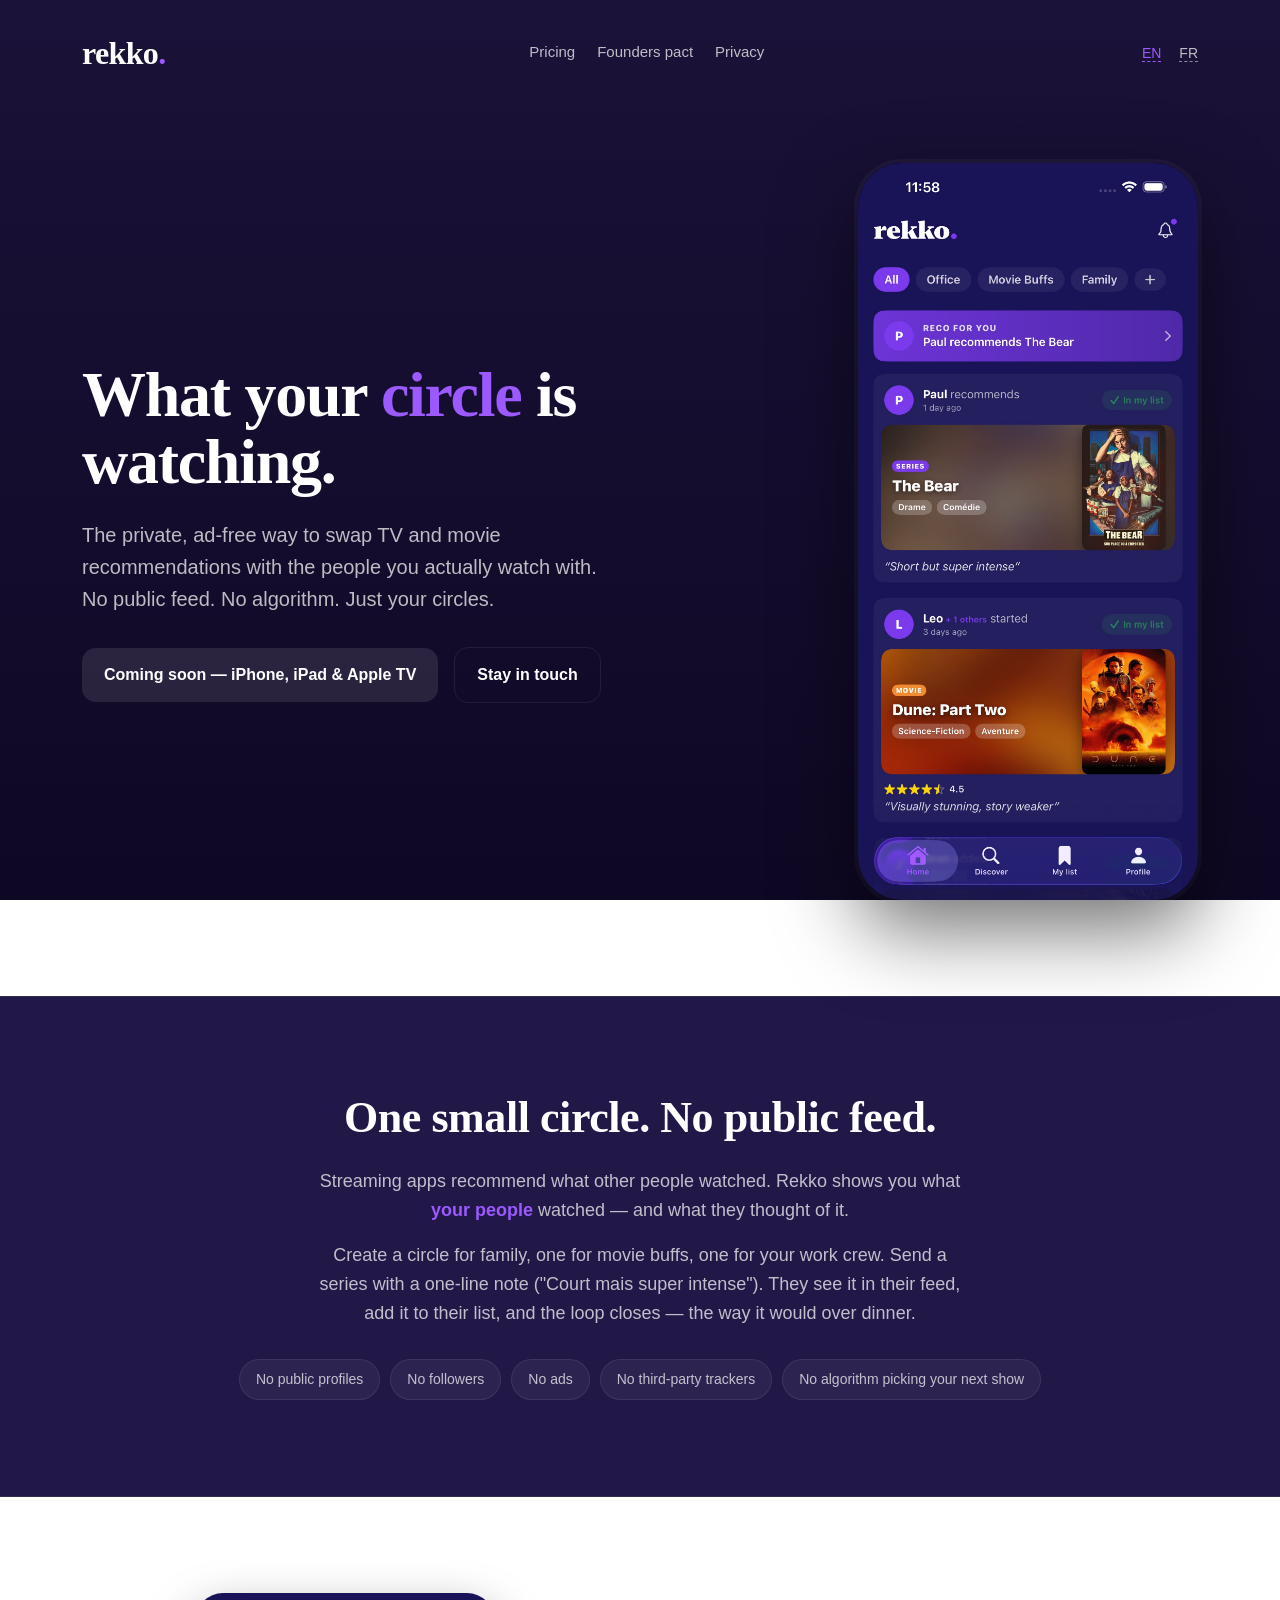
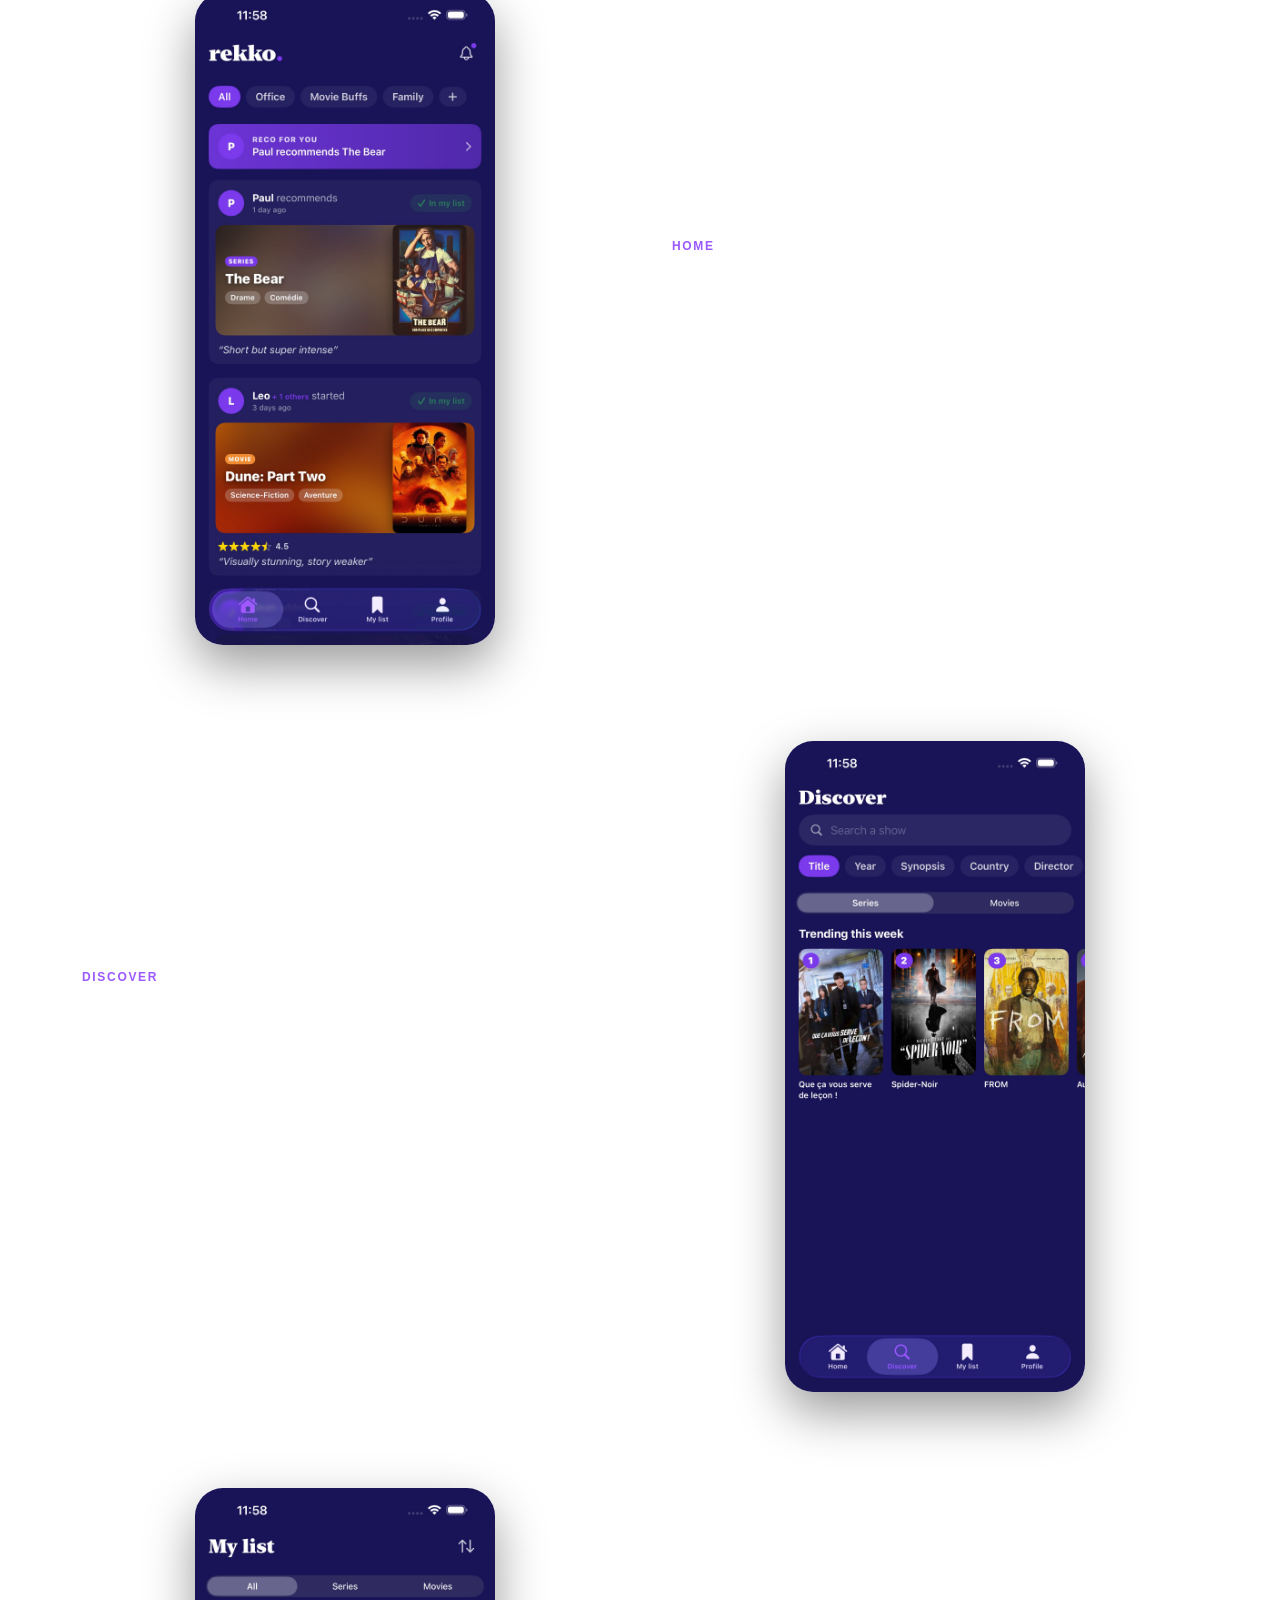
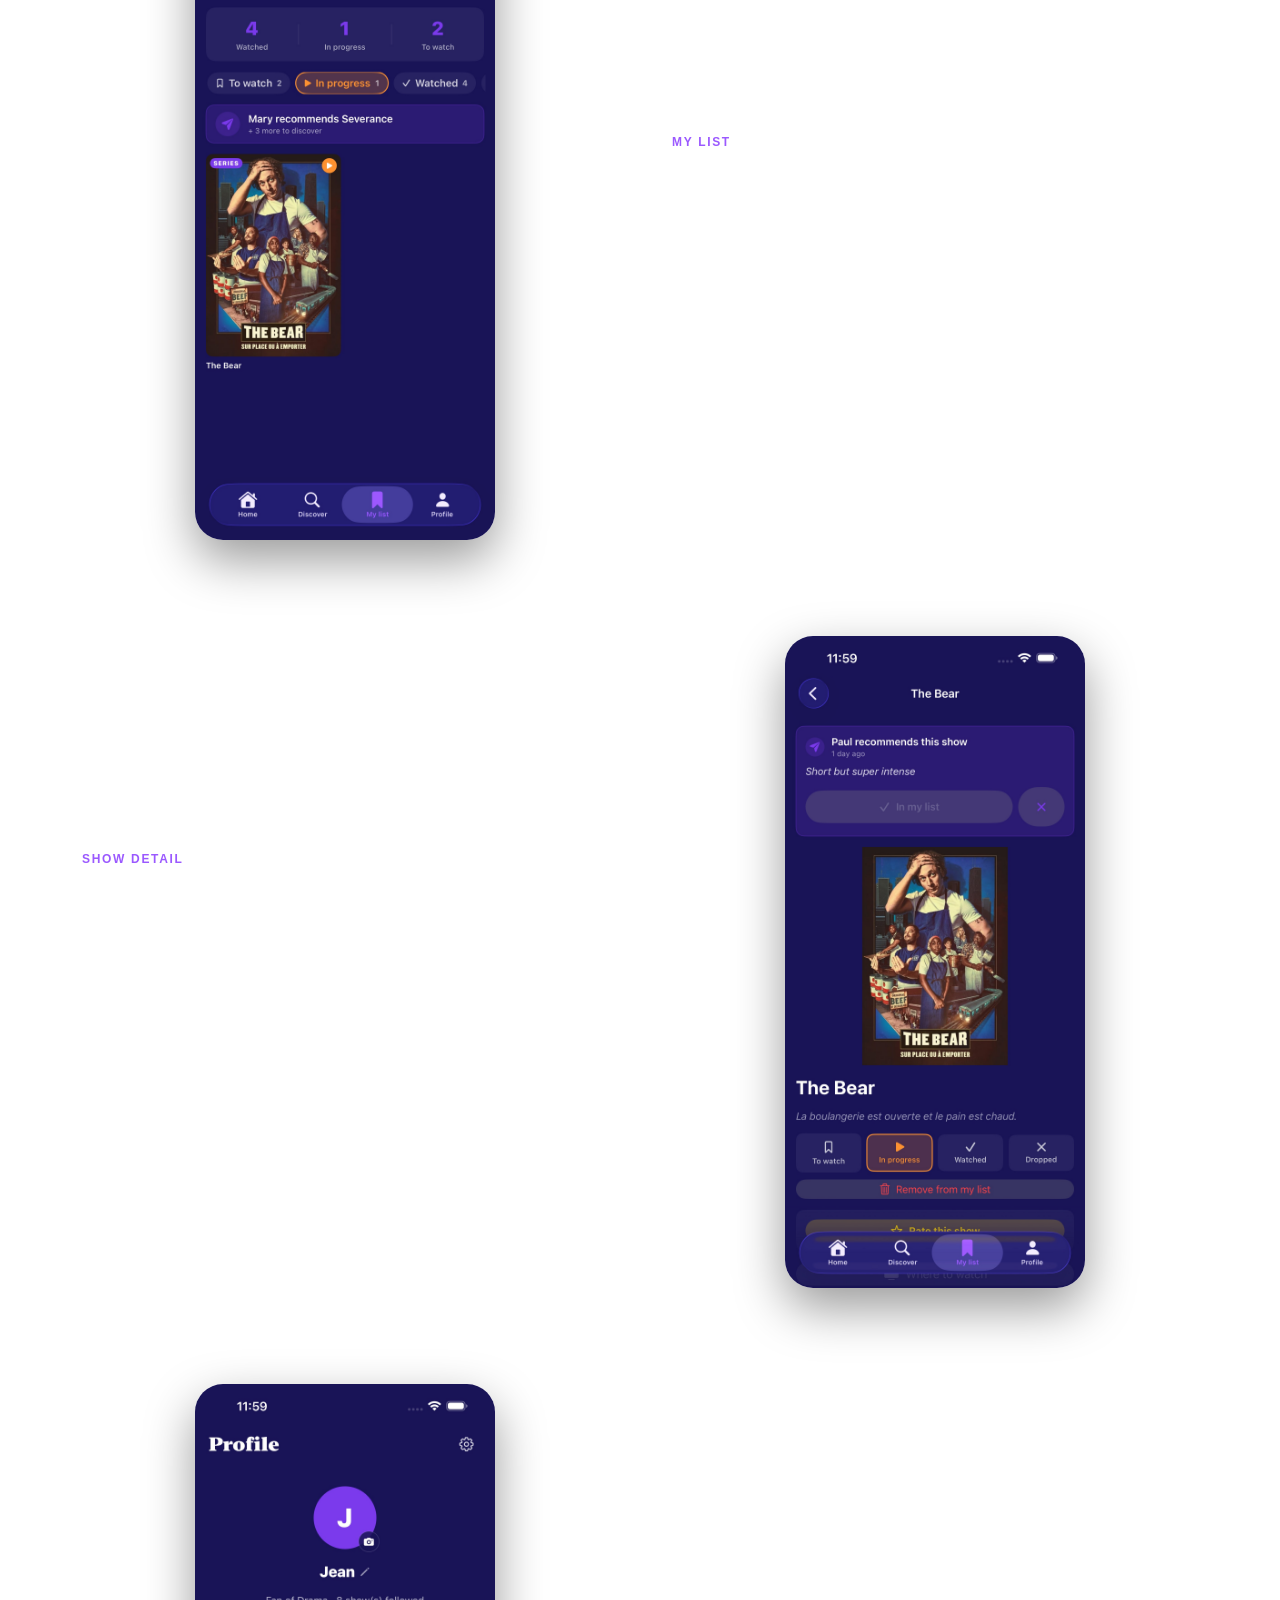
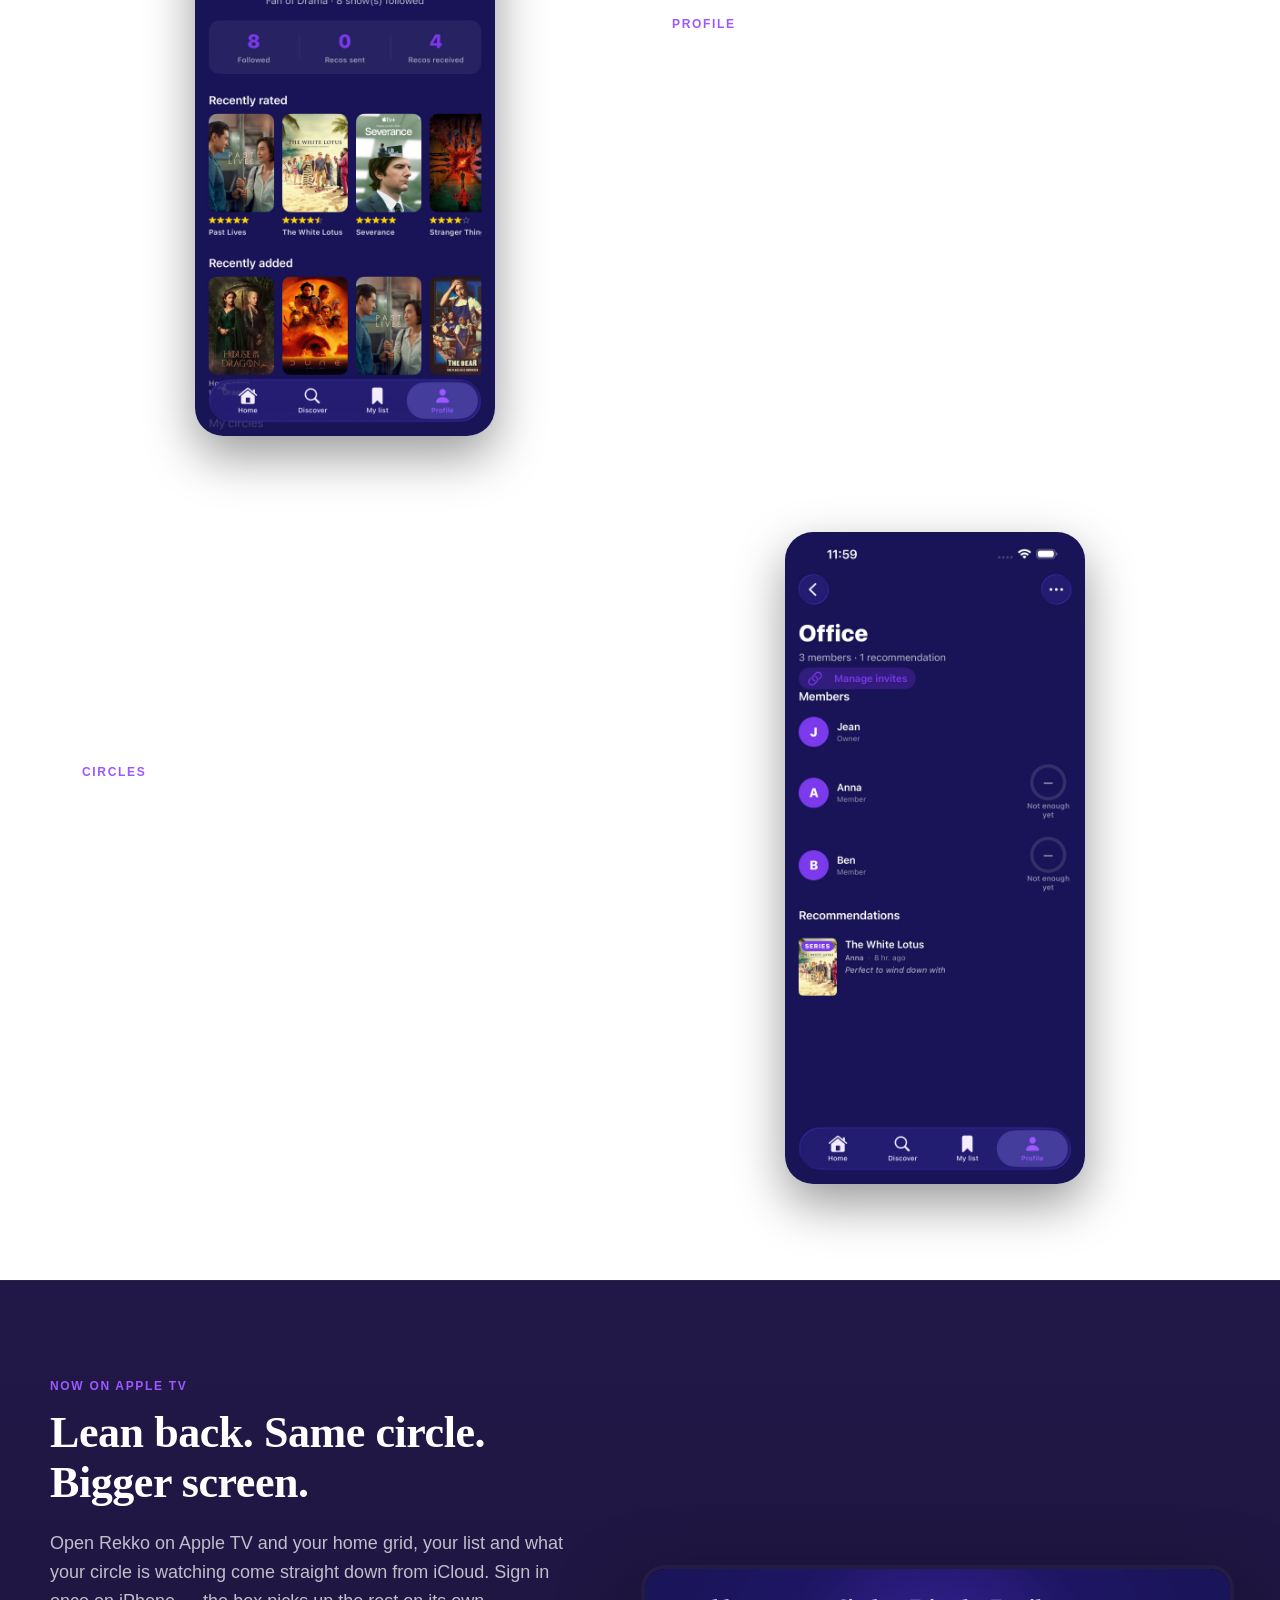
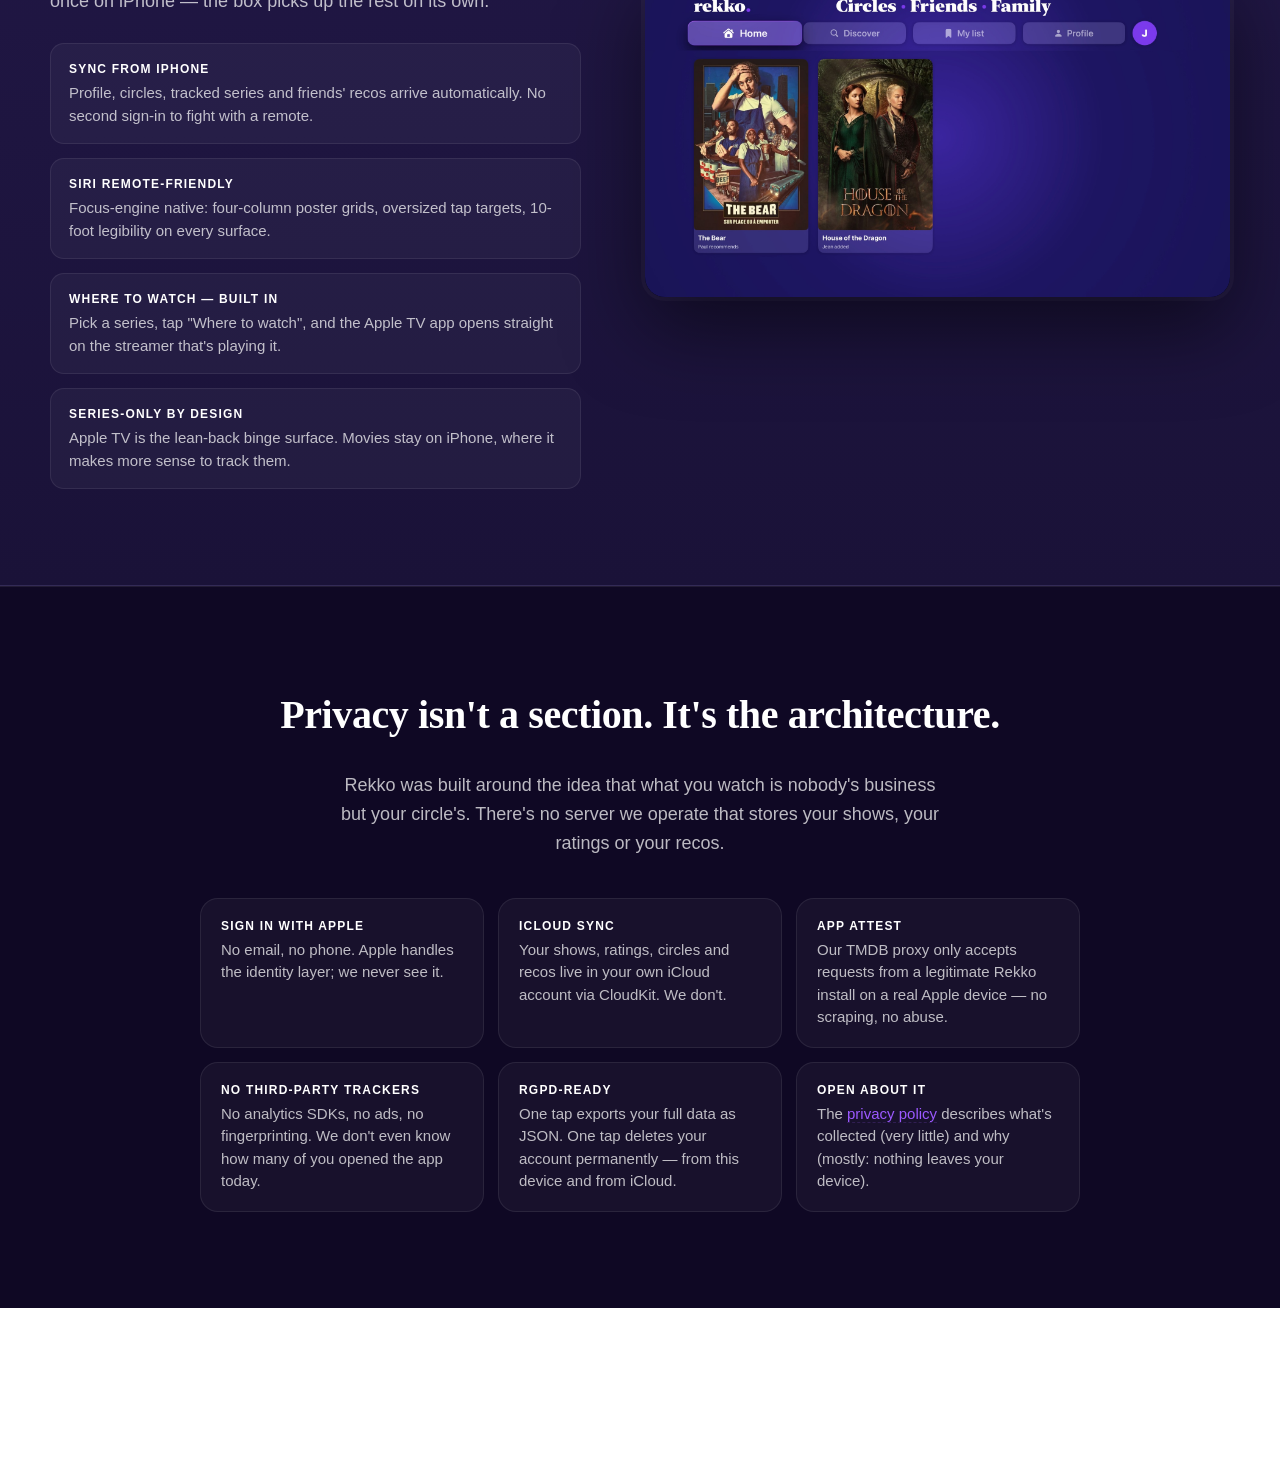
==== commit 05696168: "feat(content): add Apple TV pitch + tvOS preview, EN/FR The site previously only spoke for the iPhon" ====
--- a/en/index.html
+++ b/en/index.html
@@ -193,6 +193,69 @@
     margin-bottom: 12px;
   }
 
+  /* ── Apple TV strip ──────────────────────────────────── */
+  section.tv {
+    background: linear-gradient(180deg, var(--bg-soft) 0%, var(--bg) 100%);
+    padding: 96px 32px;
+    border-top: 1px solid var(--rule);
+    border-bottom: 1px solid var(--rule);
+  }
+  .tv-inner {
+    max-width: 1180px;
+    margin: 0 auto;
+    display: grid;
+    grid-template-columns: 1fr 1.1fr;
+    gap: 64px;
+    align-items: center;
+  }
+  .tv-inner h2 {
+    font-family: var(--serif);
+    font-weight: 700;
+    font-size: clamp(28px, 4vw, 44px);
+    line-height: 1.15;
+    letter-spacing: -0.01em;
+    margin-bottom: 20px;
+  }
+  .tv-inner > div > p { color: var(--text-soft); font-size: 18px; max-width: 540px; margin-bottom: 28px; }
+  .tv-inner .eyebrow {
+    color: var(--accent);
+    font-size: 12px;
+    font-weight: 700;
+    text-transform: uppercase;
+    letter-spacing: 0.14em;
+    margin-bottom: 12px;
+  }
+  .tv-inner ul { list-style: none; padding: 0; display: grid; gap: 14px; }
+  .tv-inner li {
+    padding: 16px 18px;
+    background: rgba(255, 255, 255, 0.04);
+    border: 1px solid var(--rule);
+    border-radius: 14px;
+    color: var(--text-soft);
+    font-size: 15px;
+    line-height: 1.5;
+  }
+  .tv-inner li b {
+    color: var(--text);
+    display: block;
+    margin-bottom: 4px;
+    font-size: 12px;
+    letter-spacing: 0.10em;
+    text-transform: uppercase;
+    font-weight: 700;
+  }
+  .tv-preview {
+    width: 100%;
+    max-width: 600px;
+    aspect-ratio: 16 / 9;
+    border-radius: 20px;
+    overflow: hidden;
+    background: #000;
+    box-shadow: 0 30px 80px rgba(0, 0, 0, 0.5), 0 0 0 4px rgba(255, 255, 255, 0.04);
+    margin-left: auto;
+  }
+  .tv-preview video, .tv-preview img { width: 100%; height: 100%; object-fit: cover; display: block; }
+
   /* ── Privacy strip ───────────────────────────────────── */
   section.privacy { background: var(--bg-deep); padding: 96px 32px; border-top: 1px solid var(--rule); }
   .privacy-inner { max-width: 880px; margin: 0 auto; text-align: center; }
@@ -244,7 +307,9 @@
     .feature { grid-template-columns: 1fr; gap: 32px; margin-bottom: 64px; }
     .feature:nth-child(even) { direction: ltr; }
     nav.top { padding: 20px 24px; }
-    section.pitch, section.features, section.privacy { padding: 64px 24px; }
+    section.pitch, section.features, section.privacy, section.tv { padding: 64px 24px; }
+    .tv-inner { grid-template-columns: 1fr; gap: 32px; }
+    .tv-preview { margin: 0 auto; }
   }
 </style>
 </head>
@@ -268,7 +333,7 @@
     <h1>What your <span class="accent">circle</span> is watching.</h1>
     <p class="lede">The private, ad-free way to swap TV and movie recommendations with the people you actually watch with. No public feed. No algorithm. Just your circles.</p>
     <div class="cta-row">
-      <span class="badge soon">Coming soon to the App Store</span>
+      <span class="badge soon">Coming soon — iPhone, iPad &amp; Apple TV</span>
       <a class="badge outline" href="https://github.com/jib63/Rekko-support/issues">Stay in touch</a>
     </div>
   </div>
@@ -350,6 +415,27 @@
     </div>
   </div>
 
+</section>
+
+<section class="tv">
+  <div class="tv-inner">
+    <div>
+      <div class="eyebrow">Now on Apple TV</div>
+      <h2>Lean back. Same circle. Bigger screen.</h2>
+      <p>Open Rekko on Apple TV and your home grid, your list and what your circle is watching come straight down from iCloud. Sign in once on iPhone — the box picks up the rest on its own.</p>
+      <ul>
+        <li><b>Sync from iPhone</b>Profile, circles, tracked series and friends' recos arrive automatically. No second sign-in to fight with a remote.</li>
+        <li><b>Siri Remote-friendly</b>Focus-engine native: four-column poster grids, oversized tap targets, 10-foot legibility on every surface.</li>
+        <li><b>Where to watch — built in</b>Pick a series, tap "Where to watch", and the Apple TV app opens straight on the streamer that's playing it.</li>
+        <li><b>Series-only by design</b>Apple TV is the lean-back binge surface. Movies stay on iPhone, where it makes more sense to track them.</li>
+      </ul>
+    </div>
+    <div class="tv-preview">
+      <video autoplay muted loop playsinline poster="../assets/screenshots/en/tv/01-Home.jpg">
+        <source src="../assets/screenshots/en/tv/preview.mp4" type="video/mp4">
+      </video>
+    </div>
+  </div>
 </section>
 
 <section class="privacy">
